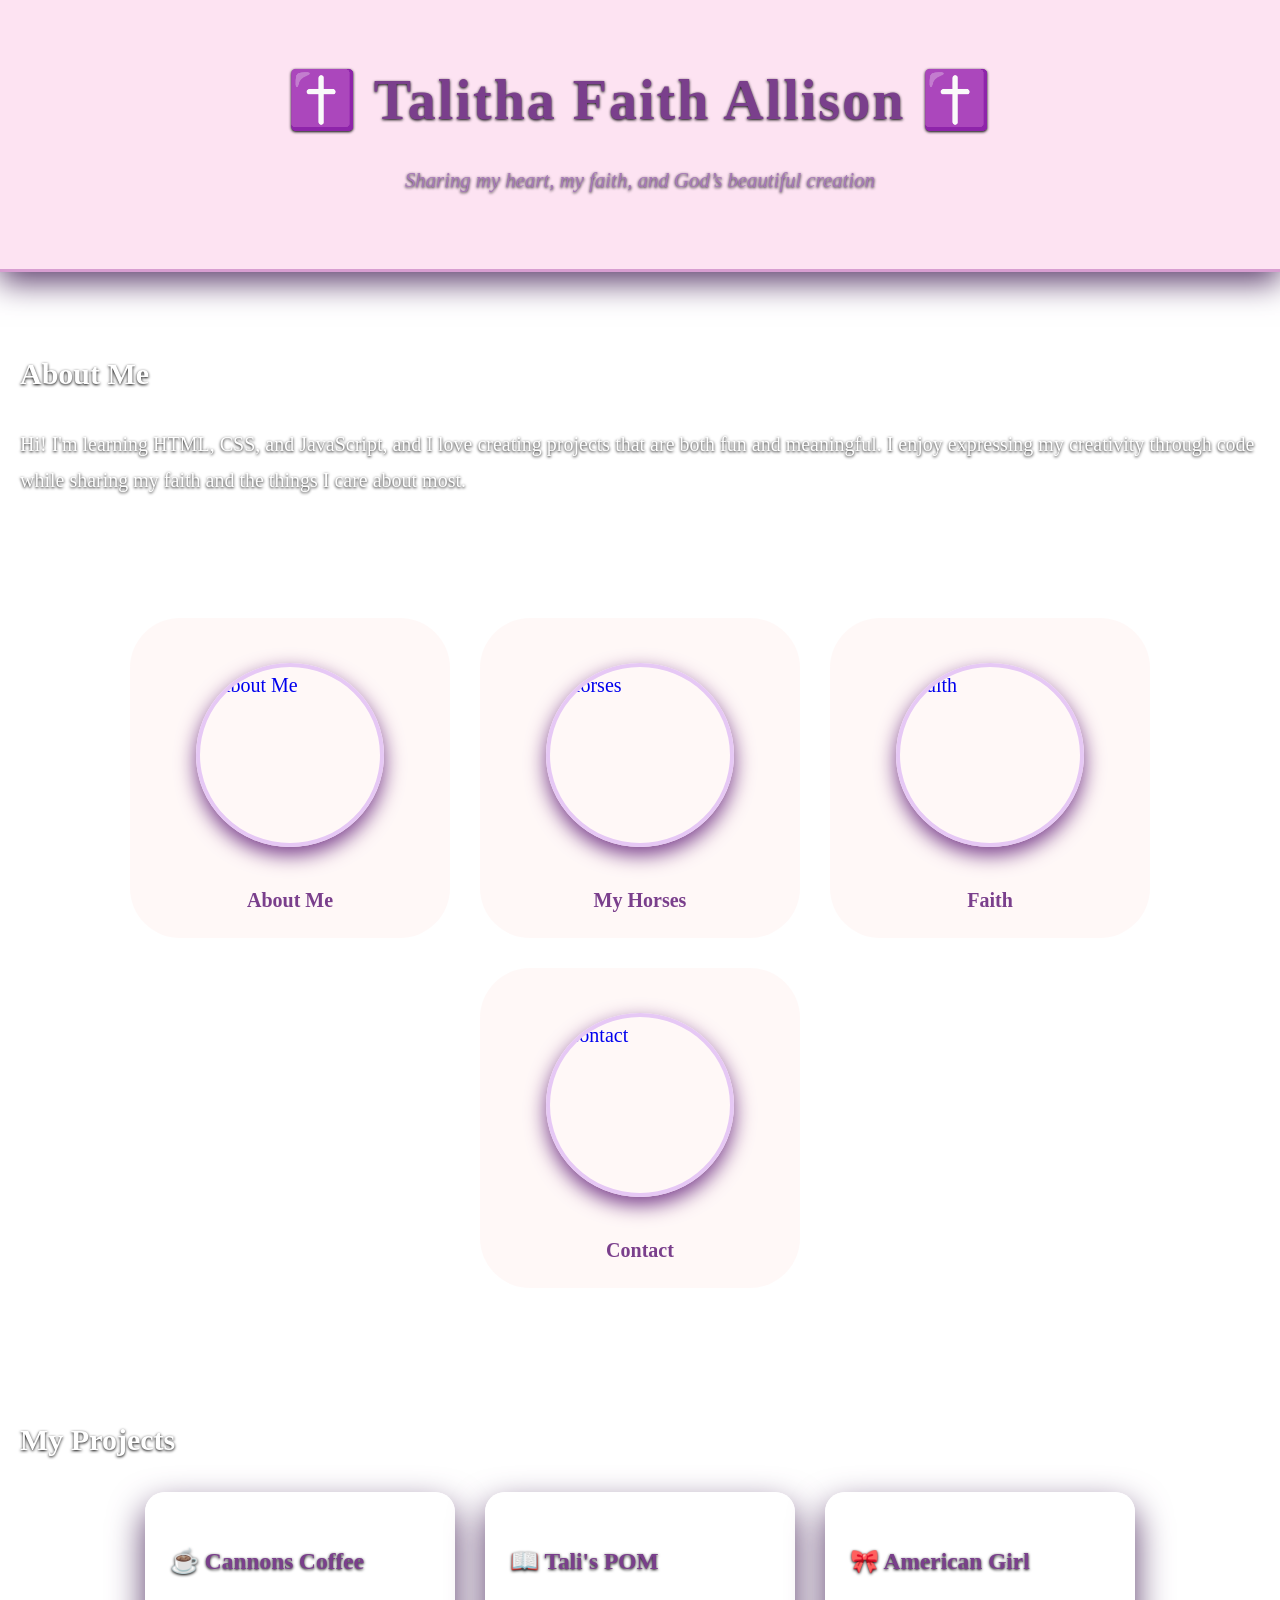
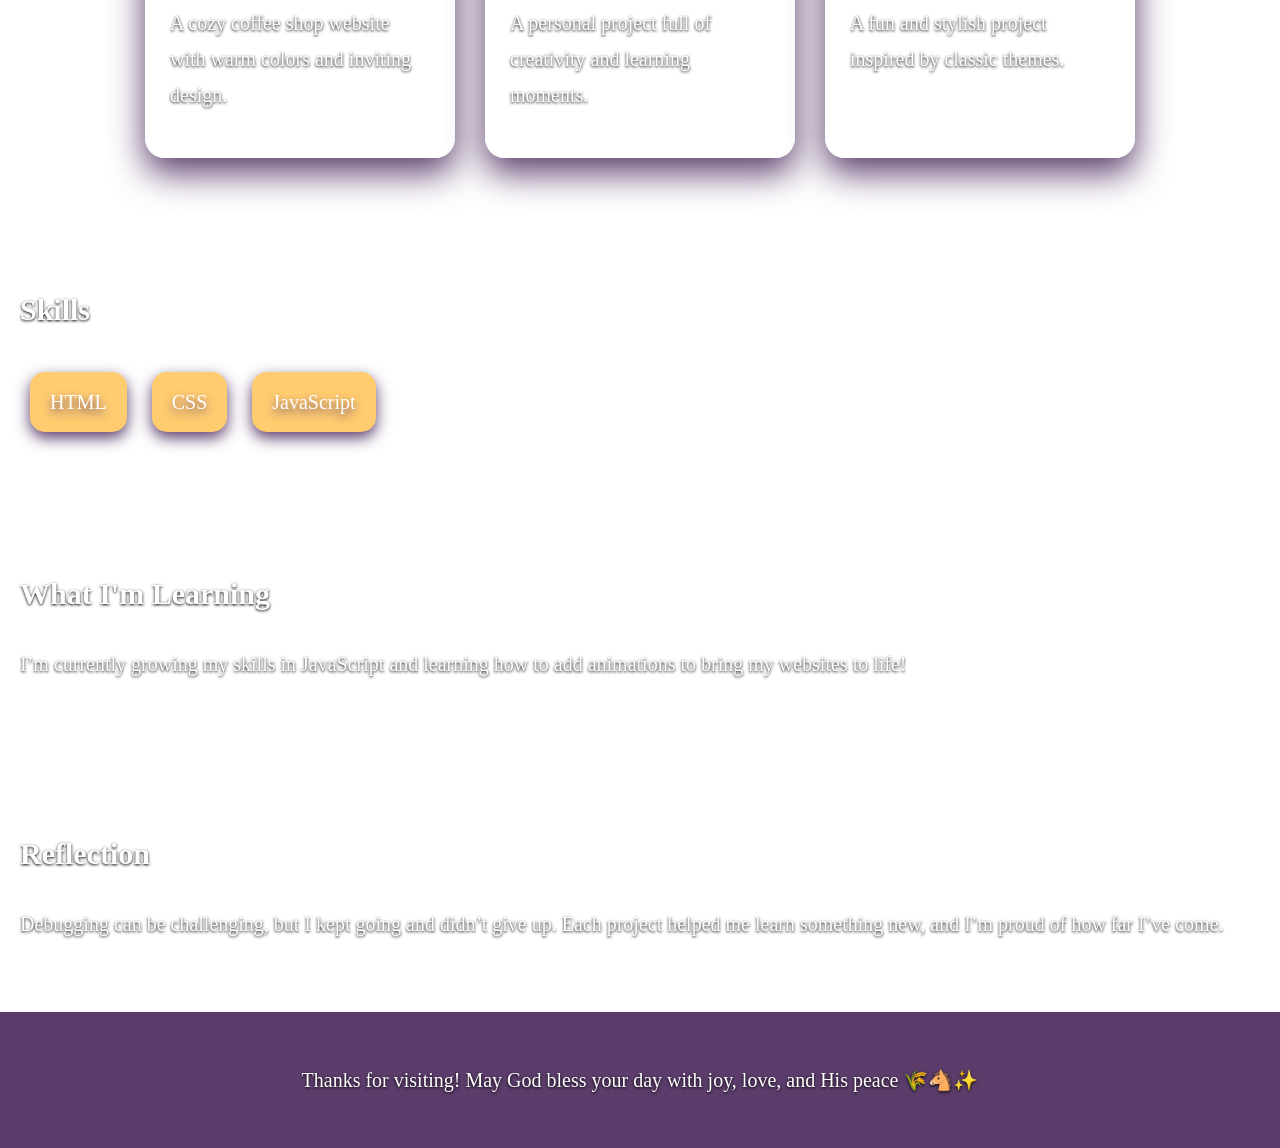
==== index.html @ bb4f3a58 "changed html" ====
<!DOCTYPE html>
<html lang="en">
<head>
    <meta charset="UTF-8">
    <meta name="viewport" content="width=device-width, initial-scale=1.0">
    <title>Document</title>
   <link rel="stylesheet" href="css/styles.css">
</head>
<body>
<header>
  <h1 class="main-title">✝️ Talitha Faith Allison ✝️</h1>
  <p class="subtitle">Sharing my heart, my faith, and God’s beautiful creation</p>
</header>

<section id="about">
  <h2>About Me</h2>
  <p>
    Hi! I'm learning HTML, CSS, and JavaScript, and I love creating projects that are both fun and meaningful.
    I enjoy expressing my creativity through code while sharing my faith and the things I care about most.
  </p>
</section>

<section class="navigation">
  <div class="link-buttons">

    <a href="about.html" class="link-card">
      <img src="images/20260301_145327.jpg" alt="About Me">
      <span>About Me</span>
    </a>

    <a href="horse.html" class="link-card">
      <img src="images/Copilot_20260408_103343.png" alt="Horses">
      <span>My Horses</span>
    </a>

    <a href="faith.html" class="link-card">
      <img src="images/Copilot_20260408_104647.png" alt="Faith">
      <span>Faith</span>
    </a>

    <a href="contact.html" class="link-card">
      <img src="images/Copilot_20260408_102014.png" alt="Contact">
      <span>Contact</span>
    </a>

  </div>
</section>

<section>
  <h2>My Projects</h2>

  <div class="card-container">

    <div class="card">
      <h3><a href="https://tali-allison.github.io/cannons-coffee/" target="_blank">☕ Cannons Coffee</a></h3>
      <p>A cozy coffee shop website with warm colors and inviting design.</p>
    </div>

    <div class="card">
      <h3><a href="https://tali-allison.github.io/POM/" target="_blank">📖 Tali's POM</a></h3>
      <p>A personal project full of creativity and learning moments.</p>
    </div>

    <div class="card">
      <h3><a href="https://tali-allison.github.io/american-girl/index.html" target="_blank">🎀 American Girl</a></h3>
      <p>A fun and stylish project inspired by classic themes.</p>
    </div>

  </div>
</section>

<section class="skills">
  <h2>Skills</h2>
  <span>HTML</span>
  <span>CSS</span>
  <span>JavaScript</span>
</section>

<section>
  <h2>What I'm Learning</h2>
  <p>I’m currently growing my skills in JavaScript and learning how to add animations to bring my websites to life!</p>
</section>

<section>
  <h2>Reflection</h2>
  <p>
    Debugging can be challenging, but I kept going and didn’t give up. Each project helped me learn something new,
    and I’m proud of how far I’ve come.
  </p>
</section>

<footer>
  <p>Thanks for visiting! May God bless your day with joy, love, and His peace 🌾🐴✨</p>
</footer>
</body>
</html>
---- css/styles.css ----
body {
  font-family: 'Georgia', serif;
  color: white;
  line-height: 1.8;
  margin: 0;
  padding: 0;
  background: url("https://wallpapercave.com/wp/wp8886282.jpg");
  background-size: cover;
  background-position: center;
  background-attachment: fixed;
  font-size: 20px;
  
}


h1,
h2,
h3,
p {
  text-shadow: 0 1px 3px black;
}
.logo {
  width: 90px;
  height: 90px;
  object-fit: cover;
  border-radius: 50%;
  border: 3px solid #e6c8f5;
  box-shadow: 0 6px 15px black;
 
}

header {
  background: #FDE3F2;
  text-align: center;
  padding: 50px 20px;
  border-bottom: 3px solid #d89ed1;
  box-shadow: 0 10px 30px #5B3C6B;
}

nav {
  background: rgba(255, 248, 250, 0.9);
  backdrop-filter: blur(8px);
  padding: 15px 10px;
  border-bottom: 2px solid #e6c8f5;
  box-shadow: 0 6px 20px rgba(0, 0, 0, 0.1);
}

nav ul {
  list-style: none;
  margin: 0;
  padding: 0;
  display: flex;
  justify-content: center;
  gap: 25px;
  flex-wrap: wrap;
}

nav li {
  display: inline;
}

nav a {
  text-decoration: none;
  color: #7a3f8c;
  font-weight: bold;
  font-size: 1.1rem;
  padding: 10px 16px;
  border-radius: 20px;
  transition: all 0.3s ease;
}


nav a:hover {
  background: #ffe6f4;
  color: #5a3b6b;
  box-shadow: 0 6px 15px black;
}


.main-title {
  font-size: 3.5rem;
  color: #7a3f8c;
  margin: 0;
  letter-spacing: 2px;
}

.subtitle {
  font-size: 1.3rem;
  color: #a678b8;
  margin-top: 10px;
  font-style: italic;
}

section {
  padding: 50px 20px;
}

.card-container {
  display: flex;
  flex-wrap: wrap;
  justify-content: center;
  gap: 30px;
}

.card {
  background: rgba(255, 255, 255, 0.95);
  padding: 25px;
  width: 260px;
  border-radius: 20px;
  box-shadow: 0 15px 35px #5B3C6B;

}


.card a {
  text-decoration: none;
  color: #7a3f8c;
}

.skills span {
  display: inline-block;
  margin: 10px;
  padding: 12px 20px;
  background: #ffcc70;
  border-radius: 15px;
  box-shadow: 0 6px 15px #5B3C6B;
  text-shadow: 0 4px 8px #5B3C6B
}

.link-buttons {
  display: flex;
  justify-content: center;
  flex-wrap: wrap;
  gap: 30px;
}

.link-card {
  display: flex;
  flex-direction: column;
  align-items: center;
  text-decoration: none;
  background: rgba(255, 248, 247, 0.95);
  padding: 20px;
  border-radius: 50px;
  width: 280px;
  height: 280px;
  box-shadow: 0 10px 25px 0 6px 15px;
}

.link-card img {
  width: 180px;
  height: 180px;
  object-fit: cover;
  border-radius: 50%;
  border: 4px solid #e6c8f5;
}

.link-card span {
  margin-top: 10px;
  font-weight: bold;
  color: #7a3f8c;
}

footer {
  padding: 30px;
  background: #5B3C6B;
  color: white;
  text-align: center;
}

@media (max-width: 768px) {
  header .main-title {
    font-size: 2.2rem;
  }

  nav ul {
    flex-direction: column;
    gap: 15px;
  }
}

section img {
  width: 500px;
  display: block;
  margin: 25px auto;
  border-radius: 25px;
  box-shadow: 0 8px 20px #7A3F8C;
  border: 4px solid #f0d9ff;

}
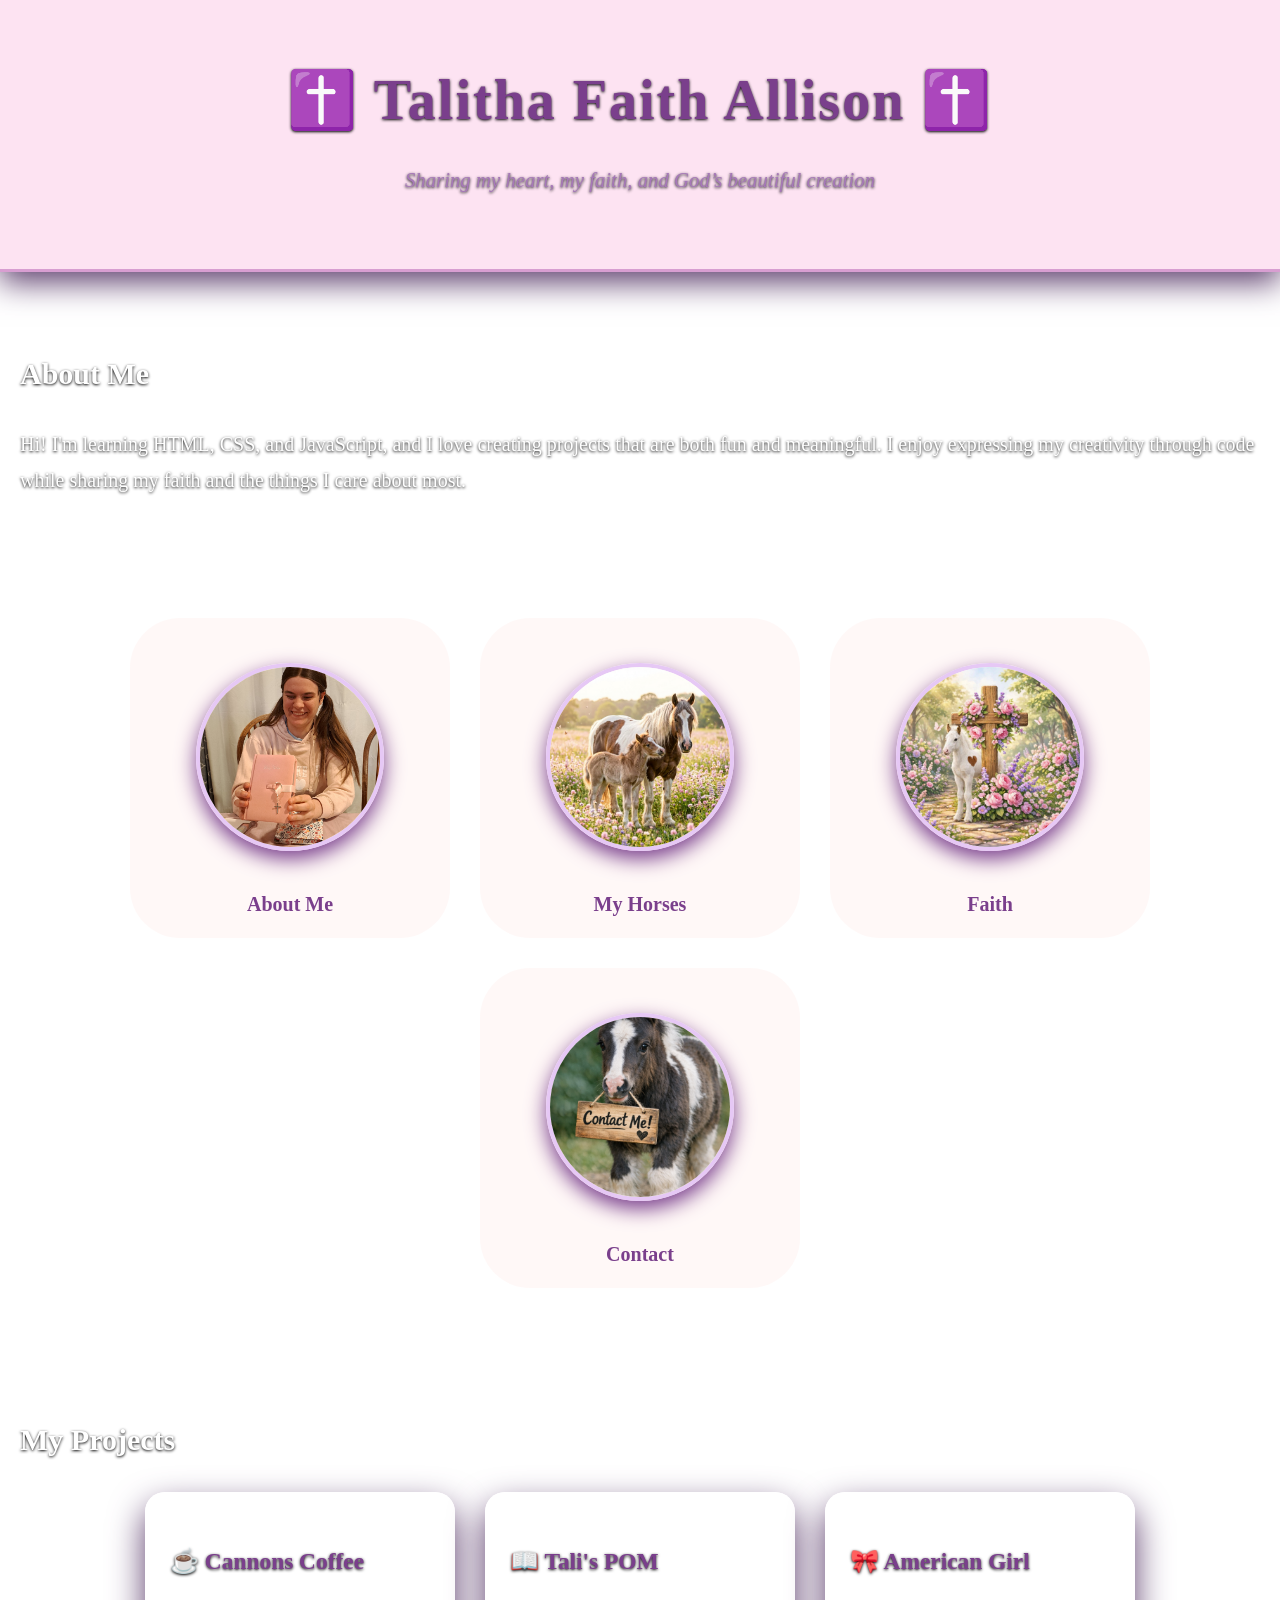
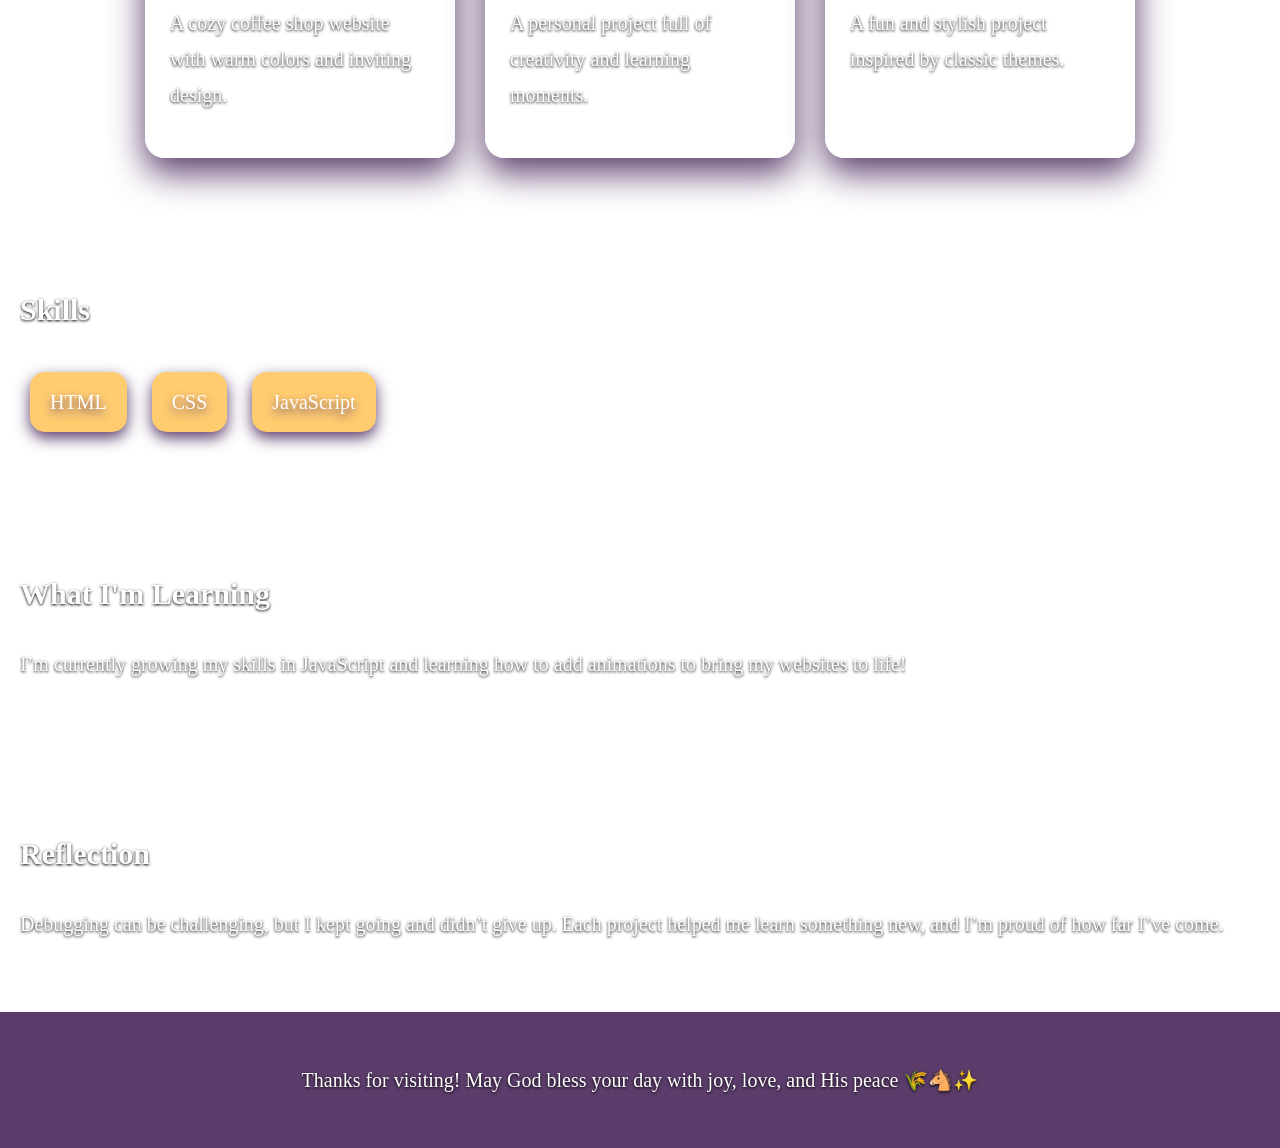
==== commit eea6b1d3: "changed the code" ====
--- a/index.html
+++ b/index.html
@@ -3,7 +3,7 @@
 <head>
     <meta charset="UTF-8">
     <meta name="viewport" content="width=device-width, initial-scale=1.0">
-    <title>Document</title>
+    <title>Talitha Allison - Portfolio</title>
    <link rel="stylesheet" href="css/styles.css">
 </head>
 <body>
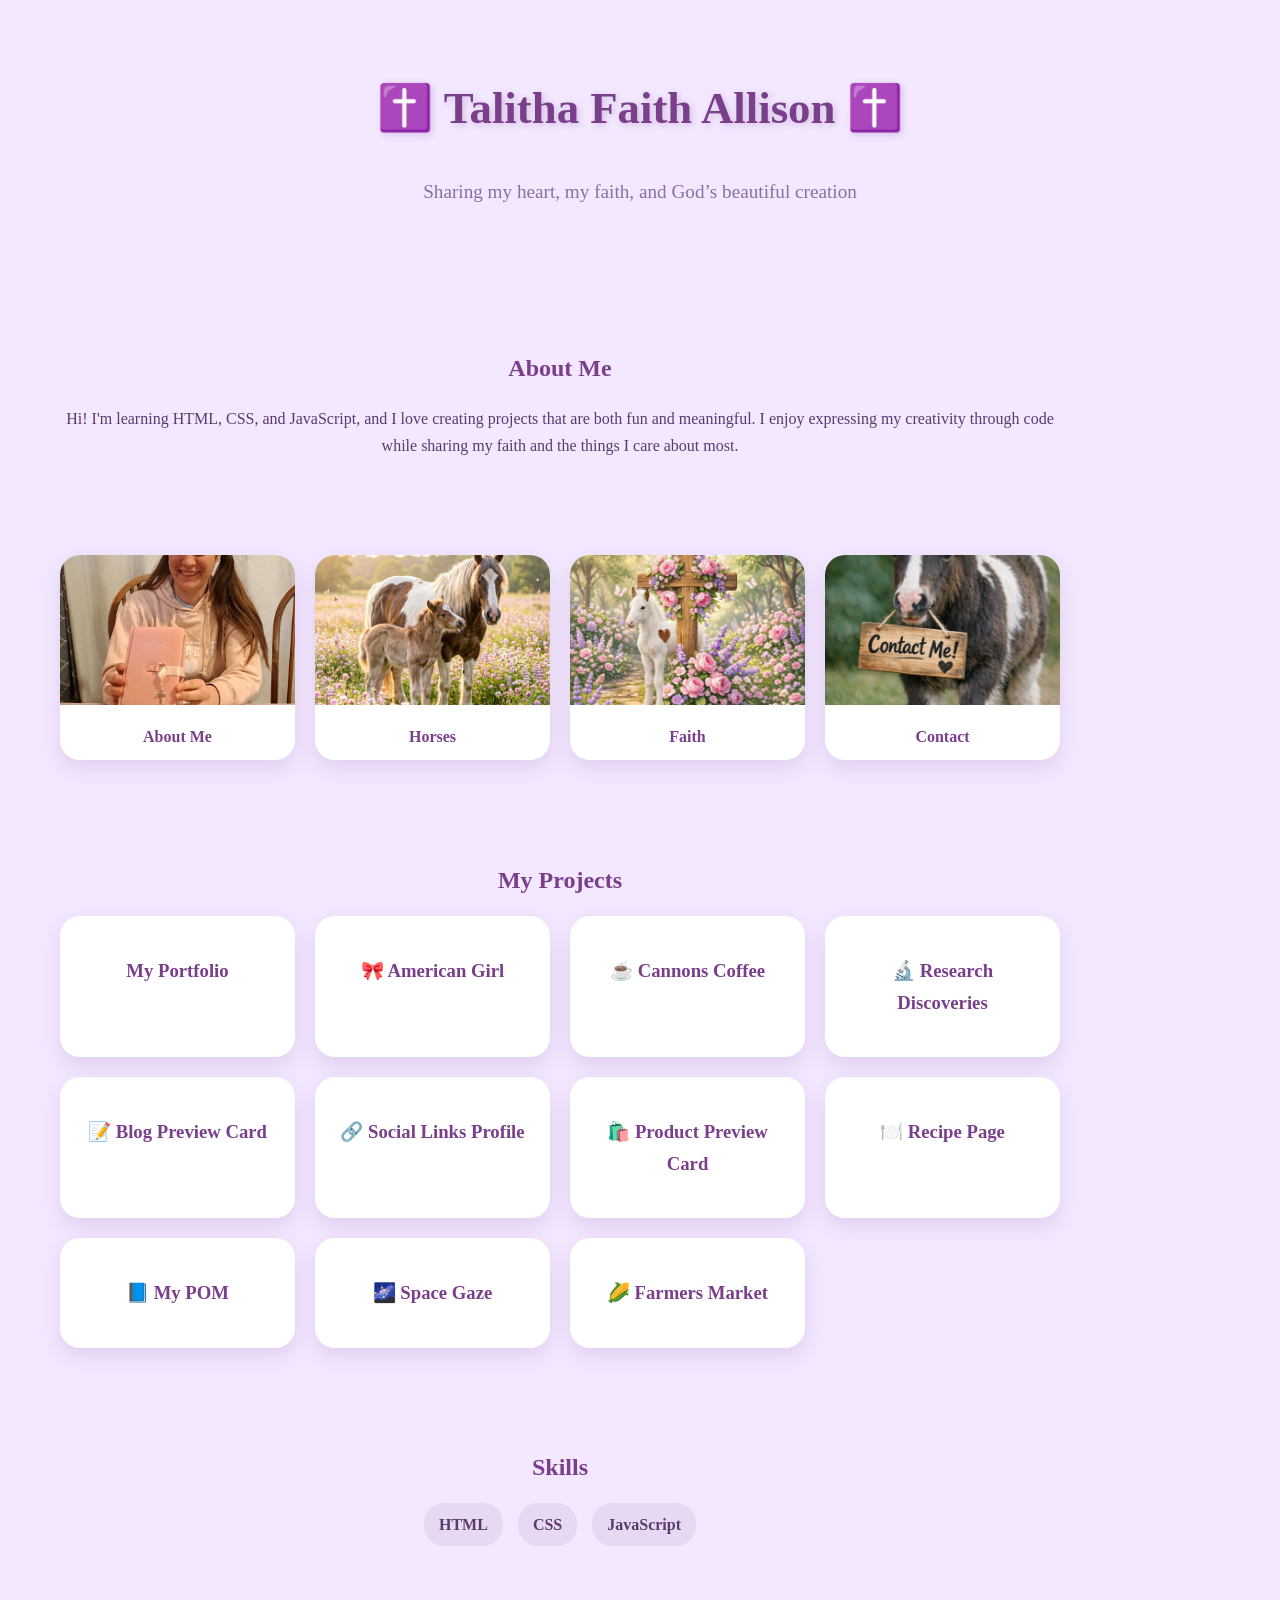
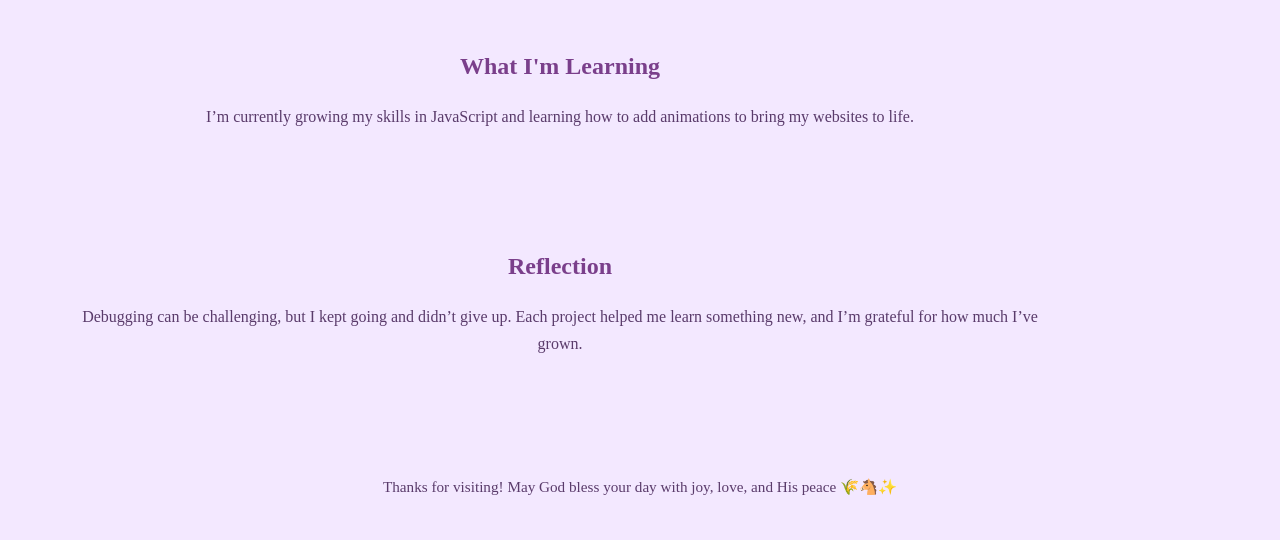
==== commit 20b693fc: "added html" ====
--- a/index.html
+++ b/index.html
@@ -1,17 +1,26 @@
 <!DOCTYPE html>
 <html lang="en">
+
 <head>
-    <meta charset="UTF-8">
-    <meta name="viewport" content="width=device-width, initial-scale=1.0">
-    <title>Talitha Allison - Portfolio</title>
-   <link rel="stylesheet" href="css/styles.css">
+  <meta charset="UTF-8">
+  <meta name="viewport" content="width=device-width, initial-scale=1.0">
+  <title>Home | Talitha Faith Allison</title>
+
+  <!-- Favicon -->
+  <link rel="icon" type="image/x-icon" href="images/Serene cross in pastel clouds.png">
+
+  <!-- Styles -->
+  <link rel="stylesheet" href="css/styles.css">
 </head>
+
 <body>
+
 <header>
   <h1 class="main-title">✝️ Talitha Faith Allison ✝️</h1>
   <p class="subtitle">Sharing my heart, my faith, and God’s beautiful creation</p>
 </header>
 
+<!-- About -->
 <section id="about">
   <h2>About Me</h2>
   <p>
@@ -20,6 +29,7 @@
   </p>
 </section>
 
+<!-- Navigation Cards -->
 <section class="navigation">
   <div class="link-buttons">
 
@@ -30,7 +40,7 @@
 
     <a href="horse.html" class="link-card">
       <img src="images/Copilot_20260408_103343.png" alt="Horses">
-      <span>My Horses</span>
+      <span>Horses</span>
     </a>
 
     <a href="faith.html" class="link-card">
@@ -46,51 +56,95 @@
   </div>
 </section>
 
+<!-- Projects -->
 <section>
   <h2>My Projects</h2>
 
   <div class="card-container">
 
     <div class="card">
-      <h3><a href="https://tali-allison.github.io/cannons-coffee/" target="_blank">☕ Cannons Coffee</a></h3>
-      <p>A cozy coffee shop website with warm colors and inviting design.</p>
+      <h3><a href="https://tali-allison.github.io/portfolio/" target="_blank">My Portfolio</a></h3>
     </div>
 
     <div class="card">
-      <h3><a href="https://tali-allison.github.io/POM/" target="_blank">📖 Tali's POM</a></h3>
-      <p>A personal project full of creativity and learning moments.</p>
+      <h3><a href="https://tali-allison.github.io/american-girl/" target="_blank">🎀 American Girl</a></h3>
     </div>
 
     <div class="card">
-      <h3><a href="https://tali-allison.github.io/american-girl/index.html" target="_blank">🎀 American Girl</a></h3>
-      <p>A fun and stylish project inspired by classic themes.</p>
+      <h3><a href="https://tali-allison.github.io/cannons-cafe-latte/" target="_blank">☕ Cannons Coffee</a></h3>
+    </div>
+
+    <div class="card">
+      <h3><a href="https://tali-allison.github.io/research-discoveries/" target="_blank">🔬 Research Discoveries</a>
+      </h3>
+    </div>
+
+    <div class="card">
+      <h3><a href="https://tali-allison.github.io/blog-preview-card-main/" target="_blank">📝 Blog Preview Card</a>
+      </h3>
+    </div>
+
+    <div class="card">
+      <h3><a href="https://tali-allison.github.io/social-links-profile-main/" target="_blank">🔗 Social Links
+          Profile</a></h3>
+    </div>
+
+    <div class="card">
+      <h3><a href="https://tali-allison.github.io/product-preview-card-component-main/" target="_blank">🛍️ Product
+          Preview Card</a></h3>
+    </div>
+
+    <div class="card">
+      <h3><a href="https://tali-allison.github.io/recipe-page-main/" target="_blank">🍽️ Recipe Page</a></h3>
+    </div>
+
+    <div class="card">
+      <h3><a href="https://tali-allison.github.io/POM/" target="_blank">📘 My POM</a></h3>
+    </div>
+
+    <div class="card">
+      <h3><a href="https://tali-allison.github.io/space-gaze/" target="_blank">🌌 Space Gaze</a></h3>
+    </div>
+
+    <div class="card">
+      <h3><a href="https://tali-allison.github.io/farmers-market/" target="_blank">🌽 Farmers Market</a></h3>
     </div>
 
   </div>
 </section>
 
+<!-- Skills -->
 <section class="skills">
   <h2>Skills</h2>
-  <span>HTML</span>
-  <span>CSS</span>
-  <span>JavaScript</span>
+  <div class="skill-list">
+    <span>HTML</span>
+    <span>CSS</span>
+    <span>JavaScript</span>
+  </div>
 </section>
 
+<!-- Learning -->
 <section>
   <h2>What I'm Learning</h2>
-  <p>I’m currently growing my skills in JavaScript and learning how to add animations to bring my websites to life!</p>
+  <p>
+    I’m currently growing my skills in JavaScript and learning how to add animations to bring my websites to life.
+  </p>
 </section>
 
+<!-- Reflection -->
 <section>
   <h2>Reflection</h2>
   <p>
     Debugging can be challenging, but I kept going and didn’t give up. Each project helped me learn something new,
-    and I’m proud of how far I’ve come.
+    and I’m grateful for how much I’ve grown.
   </p>
 </section>
 
+<!-- Footer -->
 <footer>
   <p>Thanks for visiting! May God bless your day with joy, love, and His peace 🌾🐴✨</p>
 </footer>
+
 </body>
-</html> +
+</html>
--- a/css/styles.css
+++ b/css/styles.css
@@ -1,190 +1,124 @@
 body {
+  margin: 0;
   font-family: 'Georgia', serif;
-  color: white;
-  line-height: 1.8;
-  margin: 0;
-  padding: 0;
-  background: url("https://wallpapercave.com/wp/wp8886282.jpg");
-  background-size: cover;
-  background-position: center;
-  background-attachment: fixed;
-  font-size: 20px;
-  
+  background: #f3e8ff;
+  color: #5a3b6b;
+  line-height: 1.7;
+}
+
+header {
+  text-align: center;
+  padding: 40px 20px;
+}
+
+.main-title {
+  font-size: 2.8rem;
+  color: #7a3f8b;
+  text-shadow: 2px 2px 6px #7a3f8b40;
+}
+
+.subtitle {
+  font-size: 1.2rem;
+  color: #8a6fa3;
+}
+section {
+  max-width: 1000px;
+  margin: 40px;
+  padding: 20px;
+}
+
+h2 {
+  text-align: center;
+  color: #7a3f8b;
+  margin-bottom: 15px;
+}
+
+p {
+  text-align: center;
 }
 
 
-h1,
-h2,
-h3,
-p {
-  text-shadow: 0 1px 3px black;
-}
-.logo {
-  width: 90px;
-  height: 90px;
-  object-fit: cover;
-  border-radius: 50%;
-  border: 3px solid #e6c8f5;
-  box-shadow: 0 6px 15px black;
- 
+.link-buttons {
+  display: grid;
+  grid-template-columns: 1fr 1fr 1fr 1fr;
+  gap: 20px;
 }
 
-header {
-  background: #FDE3F2;
-  text-align: center;
-  padding: 50px 20px;
-  border-bottom: 3px solid #d89ed1;
-  box-shadow: 0 10px 30px #5B3C6B;
+.link-card {
+  text-decoration: none;
+  background: white;
+  border-radius: 20px;
+  overflow: hidden;
+  box-shadow: 0 8px 20px #7a3f8b26;
 }
 
-nav {
-  background: rgba(255, 248, 250, 0.9);
-  backdrop-filter: blur(8px);
-  padding: 15px 10px;
-  border-bottom: 2px solid #e6c8f5;
-  box-shadow: 0 6px 20px rgba(0, 0, 0, 0.1);
+.link-card img {
+  width: 100%;
+  height: 150px;
+  object-fit: cover;
 }
 
-nav ul {
-  list-style: none;
-  margin: 0;
-  padding: 0;
-  display: flex;
-  justify-content: center;
-  gap: 25px;
-  flex-wrap: wrap;
+.link-card span {
+  display: block;
+  padding: 10px;
+  text-align: center;
+  font-weight: bold;
+  color: #7a3f8b;
 }
 
-nav li {
-  display: inline;
-}
-
-nav a {
-  text-decoration: none;
-  color: #7a3f8c;
-  font-weight: bold;
-  font-size: 1.1rem;
-  padding: 10px 16px;
-  border-radius: 20px;
-  transition: all 0.3s ease;
-}
-
-
-nav a:hover {
-  background: #ffe6f4;
-  color: #5a3b6b;
-  box-shadow: 0 6px 15px black;
-}
-
-
-.main-title {
-  font-size: 3.5rem;
-  color: #7a3f8c;
-  margin: 0;
-  letter-spacing: 2px;
-}
-
-.subtitle {
-  font-size: 1.3rem;
-  color: #a678b8;
-  margin-top: 10px;
-  font-style: italic;
-}
-
-section {
-  padding: 50px 20px;
+.link-card:hover {
+  transform: translateY(-5px);
+  box-shadow: 0 12px 25px #7a3f8b40;
 }
 
 .card-container {
-  display: flex;
-  flex-wrap: wrap;
-  justify-content: center;
-  gap: 30px;
+  display: grid;
+  grid-template-columns: 1fr 1fr 1fr 1fr;
+  gap: 20px;
 }
 
 .card {
-  background: rgba(255, 255, 255, 0.95);
-  padding: 25px;
-  width: 260px;
+  background: white;
+  padding: 20px;
   border-radius: 20px;
-  box-shadow: 0 15px 35px #5B3C6B;
-
+  text-align: center;
+  box-shadow: 0 8px 20px #7a3f8b26;
 }
 
 
 .card a {
   text-decoration: none;
-  color: #7a3f8c;
+  color: #7a3f8b;
 }
 
-.skills span {
-  display: inline-block;
-  margin: 10px;
-  padding: 12px 20px;
-  background: #ffcc70;
-  border-radius: 15px;
-  box-shadow: 0 6px 15px #5B3C6B;
-  text-shadow: 0 4px 8px #5B3C6B
+.skill-list {
+  display: flex;
+  justify-content: center;
+  gap: 15px;
+  flex-wrap: wrap;
 }
 
-.link-buttons {
-  display: flex;
-  justify-content: center;
-  flex-wrap: wrap;
-  gap: 30px;
-}
-
-.link-card {
-  display: flex;
-  flex-direction: column;
-  align-items: center;
-  text-decoration: none;
-  background: rgba(255, 248, 247, 0.95);
-  padding: 20px;
-  border-radius: 50px;
-  width: 280px;
-  height: 280px;
-  box-shadow: 0 10px 25px 0 6px 15px;
-}
-
-.link-card img {
-  width: 180px;
-  height: 180px;
-  object-fit: cover;
-  border-radius: 50%;
-  border: 4px solid #e6c8f5;
-}
-
-.link-card span {
-  margin-top: 10px;
+.skill-list span {
+  background: #e8d9f3;
+  padding: 8px 15px;
+  border-radius: 20px;
   font-weight: bold;
-  color: #7a3f8c;
 }
 
 footer {
-  padding: 30px;
-  background: #5B3C6B;
-  color: white;
   text-align: center;
+  padding: 25px;
+  background: #f3e8ff;
+  margin-top: 40px;
+  font-size: 0.95rem;
 }
 
-@media (max-width: 768px) {
-  header .main-title {
-    font-size: 2.2rem;
+@media (max-width: 600px) {
+  .main-title {
+    font-size: 2rem;
   }
 
-  nav ul {
-    flex-direction: column;
-    gap: 15px;
+  .link-card img {
+    height: 120px;
   }
-}
-
-section img {
-  width: 500px;
-  display: block;
-  margin: 25px auto;
-  border-radius: 25px;
-  box-shadow: 0 8px 20px #7A3F8C;
-  border: 4px solid #f0d9ff;
-
 }
